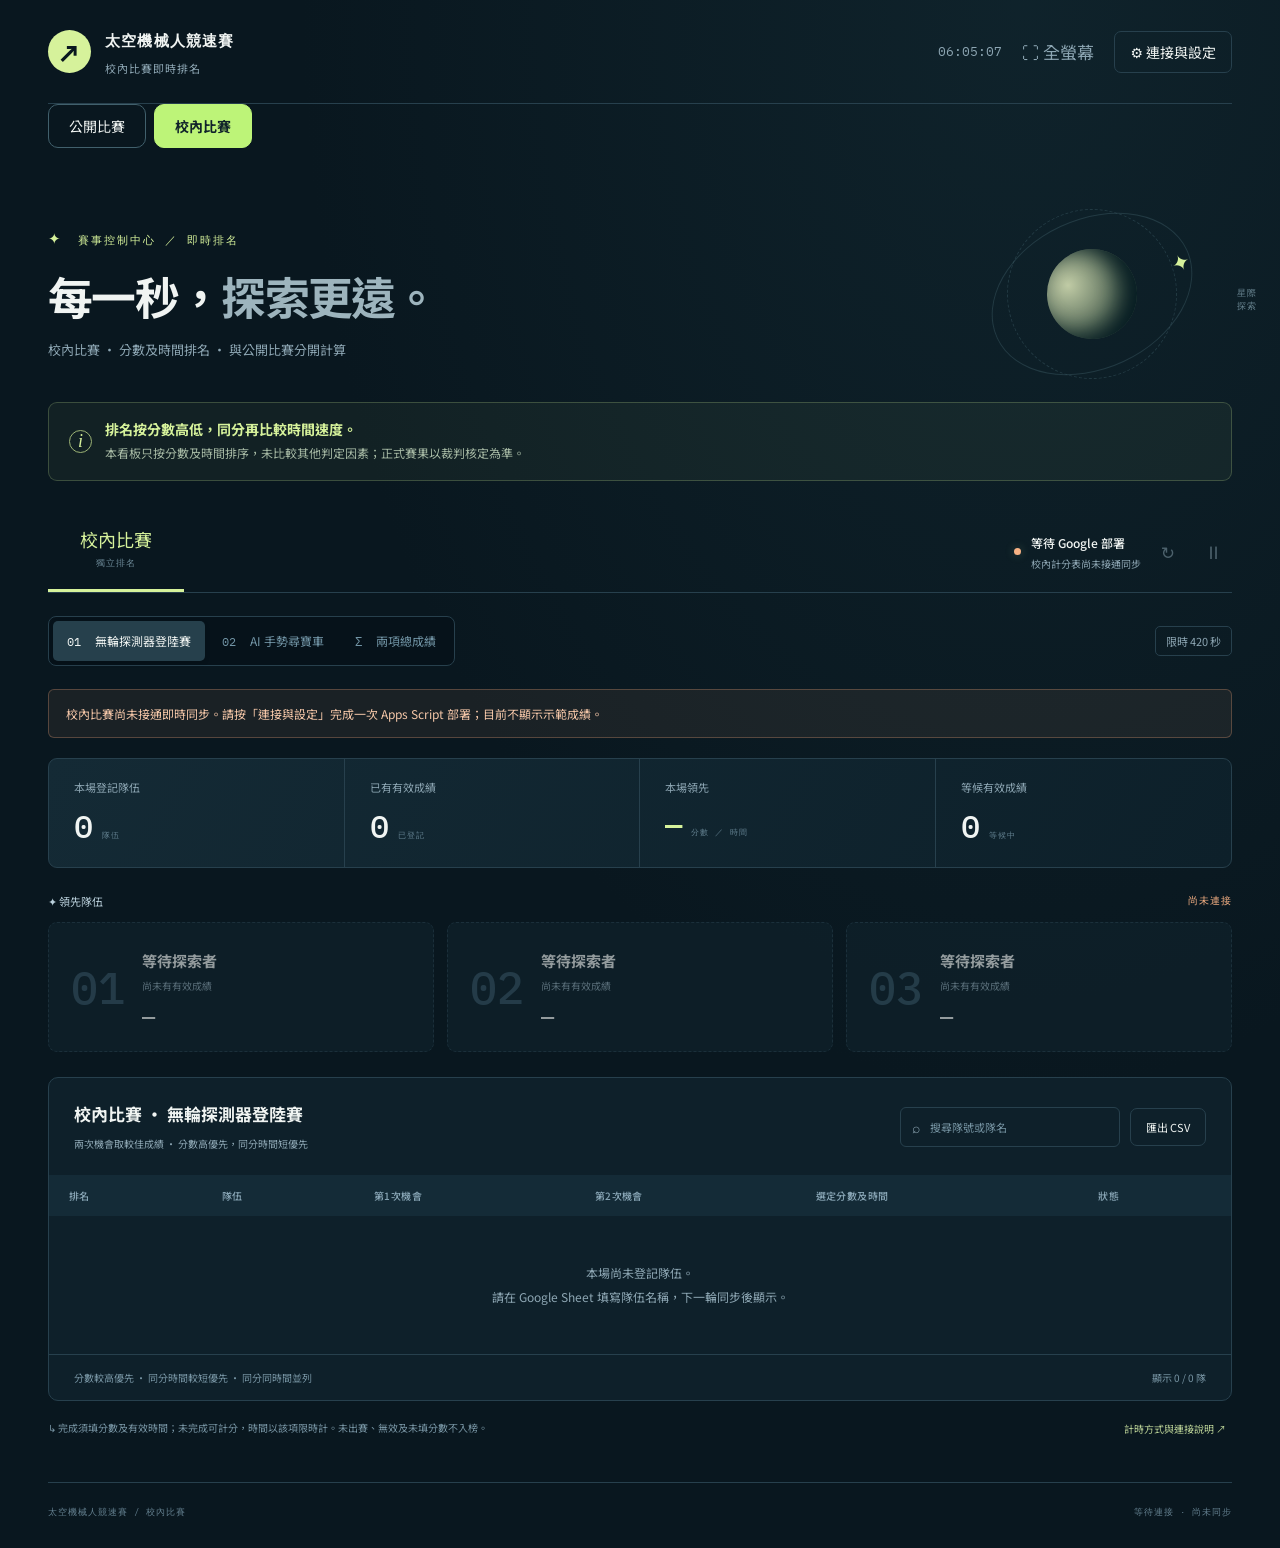
==== school.html @ 0c7649a1 "Add files via upload" ====
<!doctype html><html lang="zh-Hant"><head><meta charset="utf-8"><meta name="viewport" content="width=device-width,initial-scale=1"><meta name="theme-color" content="#09171f"><title>太空機械人競速賽｜校內比賽排名</title><meta name="description" content="太空機械人競速賽校內比賽即時排名看板"><link rel="stylesheet" href="style.css"></head><body>
<div class="shell"><header><a class="brand" href="./" aria-label="返回排名首頁"><span class="mark">↗</span><span>太空機械人競速賽<span class="brand-sub">校內比賽即時排名</span></span></a><div class="header-actions"><span id="clock"></span><button id="screen" class="icon-btn">⛶ <span>全螢幕</span></button><button id="settingsBtn" class="outline">⚙ 連接與設定</button></div></header>
<main><nav class="competition-nav" aria-label="選擇比賽"><a href="./">公開比賽</a><a href="school.html" aria-current="page">校內比賽</a></nav><div class="intro"><div><div class="eyebrow"><span class="tiny-star">✦</span> 賽事控制中心 ／ 即時排名</div><h1>每一秒，<span>探索更遠。</span></h1><p>校內比賽 · 分數及時間排名 · 與公開比賽分開計算</p></div><div class="orbit" aria-hidden="true"><div class="planet"></div><span class="satellite">✦</span><small>星際<br>探索</small></div></div>
<div class="disclaimer"><span class="info-icon">i</span><div><strong>排名按分數高低，同分再比較時間速度。</strong><span>本看板只按分數及時間排序，未比較其他判定因素；正式賽果以裁判核定為準。</span></div></div>
<div class="controlbar"><nav class="session-tabs" aria-label="校內比賽"><button data-session="1" class="active">校內比賽<span>獨立排名</span></button></nav><div class="connection"><span id="statusDot" class="dot demo"></span><div><strong id="statusText">示範模式</strong><small id="updatedText">示範資料，尚未連接 Google Sheet</small></div><button id="refresh" class="icon-btn" title="立即同步">↻</button><button id="pause" class="icon-btn" aria-label="暫停自動同步">Ⅱ</button></div></div>
<div class="eventbar"><nav class="event-tabs" aria-label="選擇項目"><button data-event="one" class="active">01 <span>無輪探測器登陸賽</span></button><button data-event="two">02 <span>AI 手勢尋寶車</span></button><button data-event="total">Σ <span>兩項總成績</span></button></nav><span id="limitTag" class="limit">限時 420 秒</span></div>
<div id="liveMessage" class="message" role="status" aria-live="polite"></div>
<section class="stats" aria-label="場次概況"><div><small>本場登記隊伍</small><strong id="statTeams">—</strong><span>隊伍</span></div><div><small>已有有效成績</small><strong id="statFinished">—</strong><span>已登記</span></div><div><small>本場領先</small><strong id="statBest">—</strong><span>分數 ／ 時間</span></div><div><small>等候有效成績</small><strong id="statWaiting">—</strong><span>等候中</span></div></section>
<section class="leader-section"><div class="section-label"><span>✦ 領先隊伍</span><span id="modeBadge">示範資料</span></div><div id="leaders" class="leaders"></div></section>
<section class="board"><div class="board-head"><div><h2 id="boardTitle">第1場 · 分數及時間排名</h2><span id="rankingRule">每項取較佳成績 · 分數高優先，同分時間短優先</span></div><div class="table-actions"><label class="search"><span>⌕</span><input id="search" placeholder="搜尋隊號或隊名" aria-label="搜尋隊伍"></label><button id="export" class="outline">匯出 CSV</button></div></div><div class="table-wrap"><table><thead id="thead"></thead><tbody id="tbody"></tbody></table></div><div class="board-foot"><span>分數較高優先 · 同分時間較短優先 · 同分同時間並列</span><span id="rowCount"></span></div></section>
<div class="bottom-note"><span>↳ 完成須填分數及有效時間；未完成可計分，時間以該項限時計。未出賽、無效及未填分數不入榜。</span><button id="howBtn">計時方式與連接說明 ↗</button></div>
</main><footer><span>太空機械人競速賽 / 校內比賽</span><span id="footerMode">示範資料 · 非正式賽果</span></footer></div>
<dialog id="settings"><div class="modal-head"><div><div class="eyebrow">資料連接</div><h2>連接你的 Google Sheet</h2></div><button id="closeSettings" class="icon-btn" aria-label="關閉">✕</button></div><p class="modal-intro">計分員只需在試算表輸入，排名頁會自動讀取。校內比賽使用獨立試算表，支援最多90隊、兩項各兩次機會；不會合併公開比賽資料。</p>
<ol class="setup-steps"><li><strong>建立校內專用計分表</strong><p>新建一份空白 Google 試算表，選「擴充功能 → Apps Script」，貼上 SchoolCode.gs 並儲存。先執行一次 <code>setupSchoolCompetition</code> 並授權，即建立「校內比賽」工作表及30個隊位；超過30隊可複製空白列至最多90隊，隊號須唯一。學校欄位可留空，網站不顯示。</p><a href="https://sheets.new" target="_blank" rel="noopener" class="text-link">建立新計分表 ↗</a>　<a href="SchoolCode.gs" download class="text-link">下載校內程式 ↓</a> <button id="copyCode" class="text-link">複製程式</button></li><li><strong>部署 Google Apps Script</strong><p>選「部署 → 新增部署作業 → 網頁應用程式」；執行身分選「我」，存取權選「所有人」。複製以 <code>/exec</code> 結尾的網址。學校帳戶若禁止此權限，須先由管理員開放或改用大會允許的帳戶。</p><p class="privacy">此唯讀端點會輸出隊號、隊名及成績。只在專用表格存放可展示的賽事資料；不用公開試算表的編輯權限。</p></li><li><strong>貼上網址並連接</strong><form id="connectForm"><label for="endpoint">Apps Script 網頁應用程式網址</label><input type="url" id="endpoint" placeholder="https://script.google.com/macros/s/…/exec" required><div class="form-row"><label>自動同步間隔 <select id="interval"><option value="5">5秒</option><option value="10">10秒</option><option value="15">15秒</option><option value="30">30秒</option></select></label><button class="primary" id="connectBtn" type="submit">連接並讀取資料 ↗</button></div></form><p id="connectStatus" role="status"></p></li></ol>
<details open><summary>計分員怎樣填寫？</summary><p>每列一隊，輸入「隊伍名稱」才會顯示。每項每次填分數、時間、狀態。時間輸入 <code>1:23.45</code> 或總秒數 <code>83.45</code>，也接受 <code>1:23:45</code>（最後兩位為百分秒）。請保留時間欄的純文字格式。</p><p>分數須填0至100的單次得分，並已扣除救援分。完成須填有效完成時間；未完成可保留所得分，比較時間以項目一420秒、項目二360秒計。未出賽、無效或分數空白不入榜。每項選分數較高、同分時間較短的一次；兩項均有有效成績後合計總分及選定機會的比較時間。</p><p>同步採定時讀取，並非逐字即時推送；正常於下一輪讀取後更新，實際延遲受 Google、網路及配額影響。斷線會保留上次資料並顯示警告。修改 Apps Script 後須更新部署版本。</p></details>
<div class="modal-bottom"><button id="demo" class="outline">切換示範資料</button><button id="copyLink" class="outline">複製帶資料來源的看板連結</button><a href="school-guide.txt" download class="text-link">下載完整設定說明 ↓</a></div><p class="small">連接設定保存在此瀏覽器；要在另一電腦顯示相同來源，請複製看板連結。網站瀏覽權限依 GitHub Pages 設定；計分表編輯權限另外管理。</p></dialog>
<script type="module" src="school-app.js"></script></body></html>
---- style.css ----
@import url('https://fonts.googleapis.com/css2?family=IBM+Plex+Mono:wght@400;500;600&family=Noto+Sans+TC:wght@400;500;600;700;800&display=swap');
:root{--bg:#09171f;--panel:#10232d;--line:#27404d;--muted:#8da6b3;--text:#f0f4f2;--lime:#d6f29b;--orange:#f7b184;--mono:'IBM Plex Mono',monospace;--sans:'Noto Sans TC',system-ui,sans-serif}*{box-sizing:border-box}body{margin:0;background:var(--bg);color:var(--text);font:14px var(--sans);background-image:radial-gradient(ellipse at 80% 0,#16303977,transparent 50%)}button,input,select{font:inherit}button,a,input,summary,select{touch-action:manipulation}button,a{transition:.18s}button{cursor:pointer}button:focus-visible,a:focus-visible,input:focus-visible,summary:focus-visible,select:focus-visible{outline:2px solid var(--lime);outline-offset:4px}button:disabled{opacity:.5;cursor:wait}button{border:0;color:inherit;background:none}a{color:inherit;text-decoration:none}.shell{max-width:1480px;margin:auto;padding:0 48px}header{height:104px;display:flex;align-items:center;justify-content:space-between;border-bottom:1px solid var(--line)}.brand{display:flex;gap:14px;align-items:center;font:600 15px var(--mono);letter-spacing:1.2px}.mark{width:43px;height:43px;border-radius:50%;background:var(--lime);color:var(--bg);display:grid;place-items:center;font-size:30px}.brand-sub{display:block;font:11px var(--sans);color:var(--muted);letter-spacing:1px;margin-top:7px}.header-actions{display:flex;align-items:center;gap:17px}#clock{font:13px var(--mono);color:var(--muted)}.outline{border:1px solid var(--line);border-radius:7px;padding:10px 15px;white-space:nowrap}.outline:hover{border-color:var(--muted);background:#ffffff08}.icon-btn{border-radius:5px;padding:7px 10px;color:var(--muted);font-size:17px}.icon-btn:hover{background:#ffffff0c;color:white}.intro{display:flex;align-items:center;justify-content:space-between;padding:42px 0 28px;min-height:230px}.eyebrow{font:11px var(--mono);letter-spacing:2px;color:var(--lime)}.tiny-star{font-size:15px;margin-right:6px}h1{font-size:clamp(30px,3.5vw,48px);letter-spacing:-1.7px;font-weight:700;margin:15px 0 12px}h1 span{color:#9db4bd}.intro p{color:var(--muted);font-size:13px;margin:0}.orbit{position:relative;width:210px;height:150px;display:grid;place-items:center;border:1px solid #41616c66;border-radius:50%;transform:rotate(-25deg);margin-right:35px}.orbit:before{content:'';position:absolute;width:168px;height:168px;border:1px dashed #41616c66;border-radius:50%}.planet{width:90px;height:90px;border-radius:50%;background:radial-gradient(circle at 30% 30%,#c0cba5,#566b59 55%,#182e2c);box-shadow:inset -12px -8px 22px #061c22}.satellite{position:absolute;right:1px;top:65px;font-size:22px;color:var(--lime)}.orbit small{position:absolute;right:-44px;bottom:-10px;font:9px var(--mono);color:#698591;transform:rotate(25deg);letter-spacing:1px}.disclaimer{display:flex;align-items:center;gap:13px;padding:16px 20px;background:#d6f29b0c;border:1px solid #d6f29b35;border-radius:9px;color:var(--lime)}.info-icon{font:italic 18px Georgia;border:1px solid #9cb375;border-radius:50%;width:23px;height:23px;text-align:center;flex-shrink:0}.disclaimer strong{font-size:14px;display:block}.disclaimer div>span{display:block;color:#a6b9a4;font-size:12px;line-height:1.8;margin-top:3px}.controlbar{display:flex;justify-content:space-between;align-items:center;margin-top:30px;border-bottom:1px solid var(--line)}.session-tabs{display:flex;gap:5px}.session-tabs button{padding:15px 32px 19px;font-size:18px;border-bottom:3px solid transparent;color:var(--muted)}.session-tabs button span{font:9px var(--mono);letter-spacing:1.1px;display:block;margin-top:5px;color:#6c8997}.session-tabs button.active{border-color:var(--lime);color:var(--lime)}.session-tabs button:hover{background:#ffffff04}.connection{display:flex;gap:10px;align-items:center}.connection strong{font-size:12px;font-weight:500}.connection small{display:block;color:var(--muted);font-size:10px;margin-top:4px}.dot{width:7px;height:7px;border-radius:50%;background:var(--lime);box-shadow:0 0 10px #c8e79d44}.dot.demo{background:var(--orange)}.dot.error{background:#ff8f80}.dot.paused{background:#8195a1}.eventbar{display:flex;align-items:center;justify-content:space-between;margin:23px 0}.event-tabs{display:flex;background:#06121a;border:1px solid var(--line);border-radius:8px;padding:4px;gap:3px}.event-tabs button{font:12px var(--mono);padding:11px 14px;border-radius:5px;color:#7295a6;white-space:nowrap}.event-tabs button span{font:12px var(--sans);margin-left:7px}.event-tabs .active{background:#26404c;color:var(--text);box-shadow:0 2px 5px #0002}.limit{color:var(--muted);font-size:11px;border:1px solid var(--line);border-radius:5px;padding:6px 10px}.message{display:none;padding:13px 17px;margin-bottom:20px;font-size:12px;line-height:1.8;border-radius:6px;background:#ffae7e12;border:1px solid #ffae7e44;color:#f5c7a8}.message.show{display:block}.stats{display:grid;grid-template-columns:repeat(4,1fr);border:1px solid var(--line);border-radius:9px;background:linear-gradient(120deg,#142a35,#0d202a);overflow:hidden}.stats>div{padding:20px 25px;position:relative;border-right:1px solid var(--line)}.stats>div:last-child{border:0}.stats small{display:block;font-size:11px;color:var(--muted)}.stats strong{display:inline-block;font:500 32px var(--mono);letter-spacing:-1px;margin-top:10px}.stats div:nth-child(3) strong{color:var(--lime);font-size:29px}.stats div>span{font:8px var(--mono);letter-spacing:1px;color:#638190;margin-left:10px}.leader-section{margin:25px 0}.section-label{display:flex;justify-content:space-between;align-items:center;margin-bottom:13px;font-size:11px;color:var(--muted)}.section-label>span:first-child{color:#bad0db}.section-label>span:last-child{font:10px var(--mono);letter-spacing:1px;color:var(--orange)}.leaders{display:grid;grid-template-columns:repeat(3,1fr);gap:13px}.leader{border:1px solid var(--line);border-radius:9px;background:#10232d;padding:20px 22px;display:flex;align-items:center;gap:17px;min-height:122px;position:relative;overflow:hidden}.leader.first{border-color:#bedb8b77;background:linear-gradient(115deg,#253a2a,#14282e)}.leader .rank-num{font:500 45px var(--mono);color:#365464;min-width:46px}.leader.first .rank-num{color:var(--lime)}.leader .info{flex:1;min-width:0}.leader small{font:9px var(--mono);color:var(--muted);letter-spacing:1px}.leader h3{font-size:15px;margin:7px 0;overflow:hidden;text-overflow:ellipsis;white-space:nowrap}.leader p{font-size:10px;color:var(--muted);margin:0;overflow:hidden;text-overflow:ellipsis;white-space:nowrap}.leader .time{font:500 22px var(--mono);margin-top:9px}.leader.first .time{color:var(--lime)}.leader.ghost{border-style:dashed;opacity:.6}.board{border:1px solid var(--line);border-radius:10px;background:#0e202a;overflow:hidden}.board-head{display:flex;justify-content:space-between;align-items:center;padding:23px 25px;gap:18px}.board-head h2{font-size:17px;margin:0 0 6px}.board-head>div>span{font-size:10px;color:var(--muted)}.table-actions{display:flex;align-items:center;gap:10px}.table-actions .outline{font-size:11px}.search{border:1px solid var(--line);border-radius:6px;padding:9px 11px;color:var(--muted);display:flex;gap:8px}.search input{background:none;border:0;outline:none;color:var(--text);width:180px;font-size:11px}.search input::placeholder{color:#7795a4}.table-wrap{overflow:auto;max-height:680px}table{width:100%;border-collapse:collapse;text-align:left;white-space:nowrap}th{font-size:10px;letter-spacing:.4px;font-weight:500;color:#89a6b6;background:#142b37;position:sticky;top:0;z-index:1;padding:13px 20px}td{padding:18px 20px;border-bottom:1px solid #233b474d;font-size:12px}tbody tr:last-child td{border-bottom:0}tbody tr:hover{background:#ffffff03}.rank-cell{font:500 17px var(--mono);color:#9ab3c1;min-width:70px}.rank-cell.top{color:var(--lime)}.team-name{font-size:13px;font-weight:500}.team-id{font:9px var(--mono);color:#7995a5;display:block;margin-top:5px}.school{color:#a3b9c3;font-size:11px}.try-time{font:13px var(--mono);display:block}.try-detail{display:block;font-size:9px;margin-top:5px;color:#7692a2}.try-detail.invalid{color:#dba48b}.best-time{font:500 20px var(--mono);letter-spacing:-.5px;color:var(--lime)}.best-tag{font-size:9px;color:#90a9b8;display:block;margin-top:5px}.wait{color:#728e9e;font-size:11px}.pill{font-size:9px;padding:4px 8px;border-radius:20px;background:#d6f29b0c;color:#c4dba3}.pill.waiting{background:#ffffff05;color:#7894a4}.board-foot{display:flex;justify-content:space-between;padding:15px 25px;border-top:1px solid var(--line);font-size:10px;color:#7895a4}.empty{text-align:center;padding:45px;color:var(--muted);line-height:2}.bottom-note{display:flex;justify-content:space-between;gap:25px;font-size:10px;line-height:1.8;color:#7895a4;padding:18px 0}.bottom-note button{color:#bcd397;white-space:nowrap;font-size:10px}footer{margin-top:25px;border-top:1px solid var(--line);padding:23px 0 30px;display:flex;justify-content:space-between;font:9px var(--mono);letter-spacing:1px;color:#637f8e}dialog{border:1px solid #38535f;border-radius:16px;background:#10232d;color:var(--text);max-width:760px;width:calc(100% - 32px);padding:30px;max-height:90vh;overflow:auto;box-shadow:0 30px 80px #0007}dialog::backdrop{background:#031017cc;backdrop-filter:blur(7px)}.modal-head{display:flex;align-items:center;justify-content:space-between}.modal-head h2{margin:9px 0 0;font-size:24px}.modal-intro{color:var(--muted);font-size:12px;line-height:1.9}.setup-steps{padding-left:25px}.setup-steps li{padding:12px 0 18px 10px}.setup-steps li::marker{color:var(--lime);font-family:var(--mono)}.setup-steps strong{font-size:14px}.setup-steps p,details p{font-size:12px;line-height:1.9;color:#b0c2cb}.text-link{color:var(--lime);font-size:11px;text-decoration:underline;text-underline-offset:4px;padding:0}.privacy{border-left:2px solid #9fa96e;padding-left:11px}code{color:var(--lime);font:11px var(--mono);background:#061923;padding:2px 5px;border-radius:3px}form label{font-size:11px;color:#a6bfca}input[type=url]{display:block;width:100%;background:#081923;border:1px solid #38535f;color:var(--text);padding:12px;margin-top:8px;border-radius:6px;font-size:12px}.form-row{display:flex;justify-content:space-between;align-items:center;gap:15px;margin-top:14px}select{background:#142f3b;color:white;border:1px solid var(--line);border-radius:4px;padding:6px;margin-left:5px}.primary{background:var(--lime);color:#14211c;padding:11px 17px;border-radius:6px;font-weight:600;font-size:12px}#connectStatus{color:var(--orange)}details{border-top:1px solid var(--line);padding-top:18px}summary{cursor:pointer;color:#c6d8e0;font-size:13px}.modal-bottom{display:flex;align-items:center;flex-wrap:wrap;gap:12px;margin-top:20px;font-size:11px}.modal-bottom .outline{font-size:11px}.small{font-size:10px;color:var(--muted);line-height:1.8;margin-top:15px}.presentation header{height:68px}.presentation .intro{display:none}.presentation .controlbar{margin-top:20px}.presentation td{padding-top:21px;padding-bottom:21px}.presentation .team-name{font-size:17px}.presentation .best-time{font-size:25px}.presentation .bottom-note,.presentation footer{display:none}
@media(min-width:1450px){.table-wrap{max-height:800px}}@media(max-width:1050px){.shell{padding:0 25px}.stats>div{padding:18px}.stats div>span{display:block;margin:6px 0 0}.leader{padding:16px;gap:10px}.leader .rank-num{font-size:32px;min-width:34px}.table-actions{gap:6px}.search input{width:140px}.session-tabs button{padding:15px 25px}#clock{display:none}.event-tabs button{padding:10px}.limit{font-size:10px}.stats strong{font-size:27px}.stats div:nth-child(3) strong{font-size:25px}}
@media(max-width:720px){.shell{padding:0 17px}header{height:83px}.brand{font-size:11px;letter-spacing:.5px;gap:9px}.brand-sub{font-size:9px}.mark{height:35px;width:35px;font-size:25px}.header-actions{gap:1px}.header-actions .outline{font-size:10px;padding:8px}.header-actions .icon-btn span{display:none}.intro{padding:30px 0 25px;min-height:180px}.intro .eyebrow{font-size:8px;letter-spacing:1px}h1{font-size:31px;letter-spacing:-1px}.orbit{width:85px;height:65px;margin-right:12px}.orbit:before{width:72px;height:72px}.planet{width:50px;height:50px}.satellite{font-size:15px;top:28px}.orbit small{display:none}.intro p{font-size:10px}.disclaimer{padding:13px;gap:10px}.disclaimer strong{font-size:12px}.disclaimer div>span{font-size:10px}.controlbar{flex-wrap:wrap;margin-top:18px;gap:14px;padding-bottom:14px}.session-tabs{width:100%;justify-content:space-between}.session-tabs button{flex:1;padding:11px 17px;font-size:16px}.session-tabs button span{font-size:8px}.connection{width:100%}.connection small{font-size:9px}.connection #refresh{margin-left:auto}.eventbar{gap:10px;align-items:flex-start;flex-direction:column;margin:18px 0}.event-tabs{width:100%}.event-tabs button{flex:1;font-size:10px;padding:10px 5px}.event-tabs button span{margin:5px 0 0;display:block;font-size:10px}.limit{align-self:flex-end}.stats{grid-template-columns:repeat(2,1fr)}.stats>div{padding:16px 18px;border-bottom:1px solid var(--line)}.stats>div:nth-child(2){border-right:0}.stats>div:nth-child(3){border-bottom:0}.stats strong{font-size:28px}.stats div>span{display:inline-block;font-size:7px;margin-left:8px}.leaders{gap:8px;grid-template-columns:1fr}.leader{min-height:90px;padding:13px 17px}.leader .info{display:grid;grid-template-columns:1fr auto;align-items:center;gap:0 10px}.leader .info small{display:none}.leader h3{margin:0;font-size:14px}.leader p{grid-row:2;margin-top:7px}.leader .time{grid-row:1/3;grid-column:2;margin:0}.leader .rank-num{font-size:30px;min-width:37px}.leader.ghost{display:none}.board-head{padding:18px 15px;display:block}.board-head h2{font-size:16px}.table-actions{margin-top:15px}.search{flex:1}.search input{width:100%}th{padding:11px 15px}td{padding:15px}.best-time{font-size:17px}.board-foot{padding:13px 15px;font-size:9px}.bottom-note{display:block;font-size:9px}.bottom-note button{margin-top:9px;padding:0}footer{display:block;font-size:8px;margin-top:5px;line-height:2}footer span{display:block}dialog{padding:22px 18px}.modal-head h2{font-size:20px}.form-row{flex-wrap:wrap}.setup-steps{padding-left:17px}.setup-steps li{padding-left:5px}}

.sheet-link{font-size:11px}.header-actions{gap:10px}@media(max-width:720px){.sheet-link{display:none}}

.try-score{font:500 17px var(--mono);display:block;margin-bottom:5px;color:#dce5dc}.try-score small,.best-score small{font:11px var(--sans);color:var(--muted)}.best-score{font:600 23px var(--mono);display:block;color:var(--lime);margin-bottom:5px}.best-time{font-size:15px;color:#b6c8d1}.leader-time{display:block;font-size:13px;color:#a9c0c9;margin-top:5px}.score-unit{font:11px var(--sans)}.stats div:nth-child(3) strong{font-size:29px}.presentation .best-score{font-size:28px}.presentation .best-time{font-size:17px}@media(max-width:720px){.leader .time{text-align:right}.leader-time{font-size:11px}.try-score{font-size:15px}.best-score{font-size:20px}}


.competition-nav{display:flex;gap:8px;margin:0 0 24px;flex-wrap:wrap}.competition-nav a{padding:11px 20px;border:1px solid #41606c;border-radius:10px;color:inherit;text-decoration:none}.competition-nav a[aria-current="page"]{background:#bdf478;color:#10222a;border-color:#bdf478;font-weight:700}.competition-nav a:focus-visible{outline:3px solid #fff;outline-offset:3px}
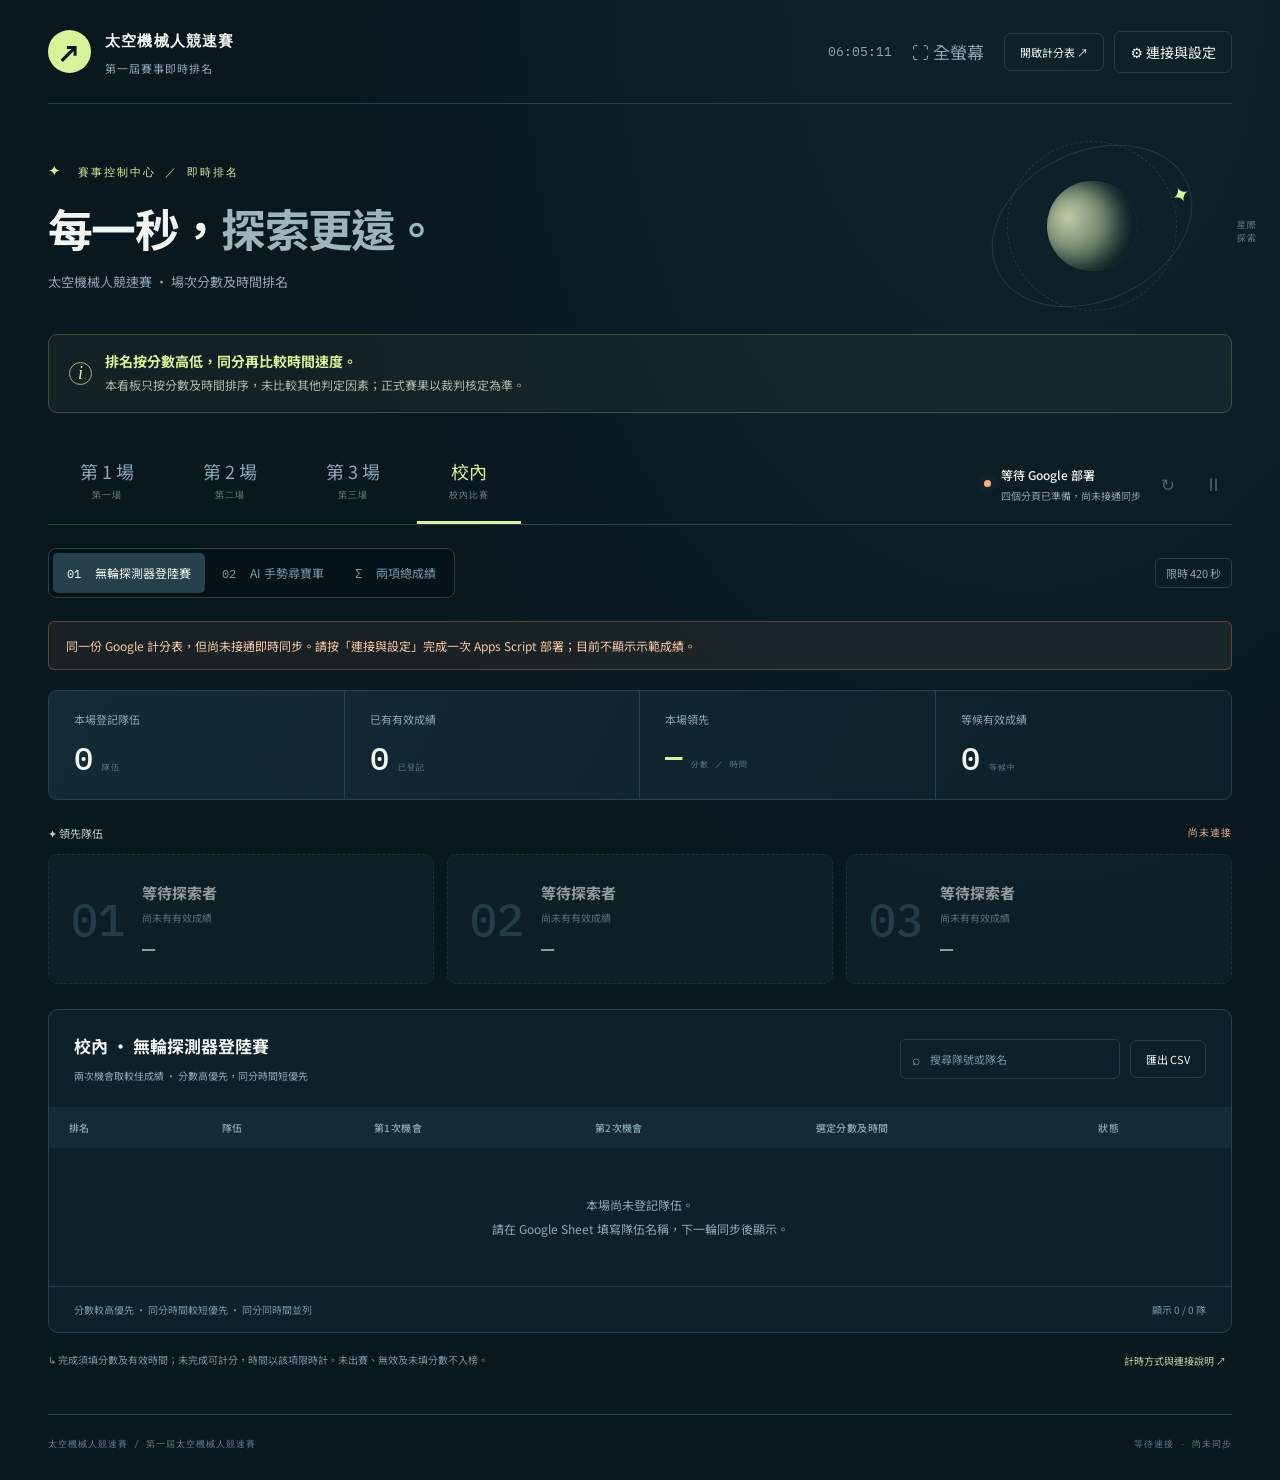
==== commit e07ecf0d: "在第三場旁新增校內分頁，沿用同一Google計分表" ====
--- a/school.html
+++ b/school.html
@@ -1,18 +1 @@
-<!doctype html><html lang="zh-Hant"><head><meta charset="utf-8"><meta name="viewport" content="width=device-width,initial-scale=1"><meta name="theme-color" content="#09171f"><title>太空機械人競速賽｜校內比賽排名</title><meta name="description" content="太空機械人競速賽校內比賽即時排名看板"><link rel="stylesheet" href="style.css"></head><body>
-<div class="shell"><header><a class="brand" href="./" aria-label="返回排名首頁"><span class="mark">↗</span><span>太空機械人競速賽<span class="brand-sub">校內比賽即時排名</span></span></a><div class="header-actions"><span id="clock"></span><button id="screen" class="icon-btn">⛶ <span>全螢幕</span></button><button id="settingsBtn" class="outline">⚙ 連接與設定</button></div></header>
-<main><nav class="competition-nav" aria-label="選擇比賽"><a href="./">公開比賽</a><a href="school.html" aria-current="page">校內比賽</a></nav><div class="intro"><div><div class="eyebrow"><span class="tiny-star">✦</span> 賽事控制中心 ／ 即時排名</div><h1>每一秒，<span>探索更遠。</span></h1><p>校內比賽 · 分數及時間排名 · 與公開比賽分開計算</p></div><div class="orbit" aria-hidden="true"><div class="planet"></div><span class="satellite">✦</span><small>星際<br>探索</small></div></div>
-<div class="disclaimer"><span class="info-icon">i</span><div><strong>排名按分數高低，同分再比較時間速度。</strong><span>本看板只按分數及時間排序，未比較其他判定因素；正式賽果以裁判核定為準。</span></div></div>
-<div class="controlbar"><nav class="session-tabs" aria-label="校內比賽"><button data-session="1" class="active">校內比賽<span>獨立排名</span></button></nav><div class="connection"><span id="statusDot" class="dot demo"></span><div><strong id="statusText">示範模式</strong><small id="updatedText">示範資料，尚未連接 Google Sheet</small></div><button id="refresh" class="icon-btn" title="立即同步">↻</button><button id="pause" class="icon-btn" aria-label="暫停自動同步">Ⅱ</button></div></div>
-<div class="eventbar"><nav class="event-tabs" aria-label="選擇項目"><button data-event="one" class="active">01 <span>無輪探測器登陸賽</span></button><button data-event="two">02 <span>AI 手勢尋寶車</span></button><button data-event="total">Σ <span>兩項總成績</span></button></nav><span id="limitTag" class="limit">限時 420 秒</span></div>
-<div id="liveMessage" class="message" role="status" aria-live="polite"></div>
-<section class="stats" aria-label="場次概況"><div><small>本場登記隊伍</small><strong id="statTeams">—</strong><span>隊伍</span></div><div><small>已有有效成績</small><strong id="statFinished">—</strong><span>已登記</span></div><div><small>本場領先</small><strong id="statBest">—</strong><span>分數 ／ 時間</span></div><div><small>等候有效成績</small><strong id="statWaiting">—</strong><span>等候中</span></div></section>
-<section class="leader-section"><div class="section-label"><span>✦ 領先隊伍</span><span id="modeBadge">示範資料</span></div><div id="leaders" class="leaders"></div></section>
-<section class="board"><div class="board-head"><div><h2 id="boardTitle">第1場 · 分數及時間排名</h2><span id="rankingRule">每項取較佳成績 · 分數高優先，同分時間短優先</span></div><div class="table-actions"><label class="search"><span>⌕</span><input id="search" placeholder="搜尋隊號或隊名" aria-label="搜尋隊伍"></label><button id="export" class="outline">匯出 CSV</button></div></div><div class="table-wrap"><table><thead id="thead"></thead><tbody id="tbody"></tbody></table></div><div class="board-foot"><span>分數較高優先 · 同分時間較短優先 · 同分同時間並列</span><span id="rowCount"></span></div></section>
-<div class="bottom-note"><span>↳ 完成須填分數及有效時間；未完成可計分，時間以該項限時計。未出賽、無效及未填分數不入榜。</span><button id="howBtn">計時方式與連接說明 ↗</button></div>
-</main><footer><span>太空機械人競速賽 / 校內比賽</span><span id="footerMode">示範資料 · 非正式賽果</span></footer></div>
-<dialog id="settings"><div class="modal-head"><div><div class="eyebrow">資料連接</div><h2>連接你的 Google Sheet</h2></div><button id="closeSettings" class="icon-btn" aria-label="關閉">✕</button></div><p class="modal-intro">計分員只需在試算表輸入，排名頁會自動讀取。校內比賽使用獨立試算表，支援最多90隊、兩項各兩次機會；不會合併公開比賽資料。</p>
-<ol class="setup-steps"><li><strong>建立校內專用計分表</strong><p>新建一份空白 Google 試算表，選「擴充功能 → Apps Script」，貼上 SchoolCode.gs 並儲存。先執行一次 <code>setupSchoolCompetition</code> 並授權，即建立「校內比賽」工作表及30個隊位；超過30隊可複製空白列至最多90隊，隊號須唯一。學校欄位可留空，網站不顯示。</p><a href="https://sheets.new" target="_blank" rel="noopener" class="text-link">建立新計分表 ↗</a>　<a href="SchoolCode.gs" download class="text-link">下載校內程式 ↓</a> <button id="copyCode" class="text-link">複製程式</button></li><li><strong>部署 Google Apps Script</strong><p>選「部署 → 新增部署作業 → 網頁應用程式」；執行身分選「我」，存取權選「所有人」。複製以 <code>/exec</code> 結尾的網址。學校帳戶若禁止此權限，須先由管理員開放或改用大會允許的帳戶。</p><p class="privacy">此唯讀端點會輸出隊號、隊名及成績。只在專用表格存放可展示的賽事資料；不用公開試算表的編輯權限。</p></li><li><strong>貼上網址並連接</strong><form id="connectForm"><label for="endpoint">Apps Script 網頁應用程式網址</label><input type="url" id="endpoint" placeholder="https://script.google.com/macros/s/…/exec" required><div class="form-row"><label>自動同步間隔 <select id="interval"><option value="5">5秒</option><option value="10">10秒</option><option value="15">15秒</option><option value="30">30秒</option></select></label><button class="primary" id="connectBtn" type="submit">連接並讀取資料 ↗</button></div></form><p id="connectStatus" role="status"></p></li></ol>
-<details open><summary>計分員怎樣填寫？</summary><p>每列一隊，輸入「隊伍名稱」才會顯示。每項每次填分數、時間、狀態。時間輸入 <code>1:23.45</code> 或總秒數 <code>83.45</code>，也接受 <code>1:23:45</code>（最後兩位為百分秒）。請保留時間欄的純文字格式。</p><p>分數須填0至100的單次得分，並已扣除救援分。完成須填有效完成時間；未完成可保留所得分，比較時間以項目一420秒、項目二360秒計。未出賽、無效或分數空白不入榜。每項選分數較高、同分時間較短的一次；兩項均有有效成績後合計總分及選定機會的比較時間。</p><p>同步採定時讀取，並非逐字即時推送；正常於下一輪讀取後更新，實際延遲受 Google、網路及配額影響。斷線會保留上次資料並顯示警告。修改 Apps Script 後須更新部署版本。</p></details>
-<div class="modal-bottom"><button id="demo" class="outline">切換示範資料</button><button id="copyLink" class="outline">複製帶資料來源的看板連結</button><a href="school-guide.txt" download class="text-link">下載完整設定說明 ↓</a></div><p class="small">連接設定保存在此瀏覽器；要在另一電腦顯示相同來源，請複製看板連結。網站瀏覽權限依 GitHub Pages 設定；計分表編輯權限另外管理。</p></dialog>
-<script type="module" src="school-app.js"></script></body></html>
-
+<!doctype html><html lang="zh-Hant"><head><meta charset="utf-8"><meta name="viewport" content="width=device-width,initial-scale=1"><title>前往校內分頁</title></head><body><p>校內比賽已整合至原有排名頁。<a href="./?session=4">開啟校內分頁</a></p><script>const u=new URL('./',location.href);u.search=location.search;u.searchParams.set('session','4');location.replace(u.href);</script></body></html>
